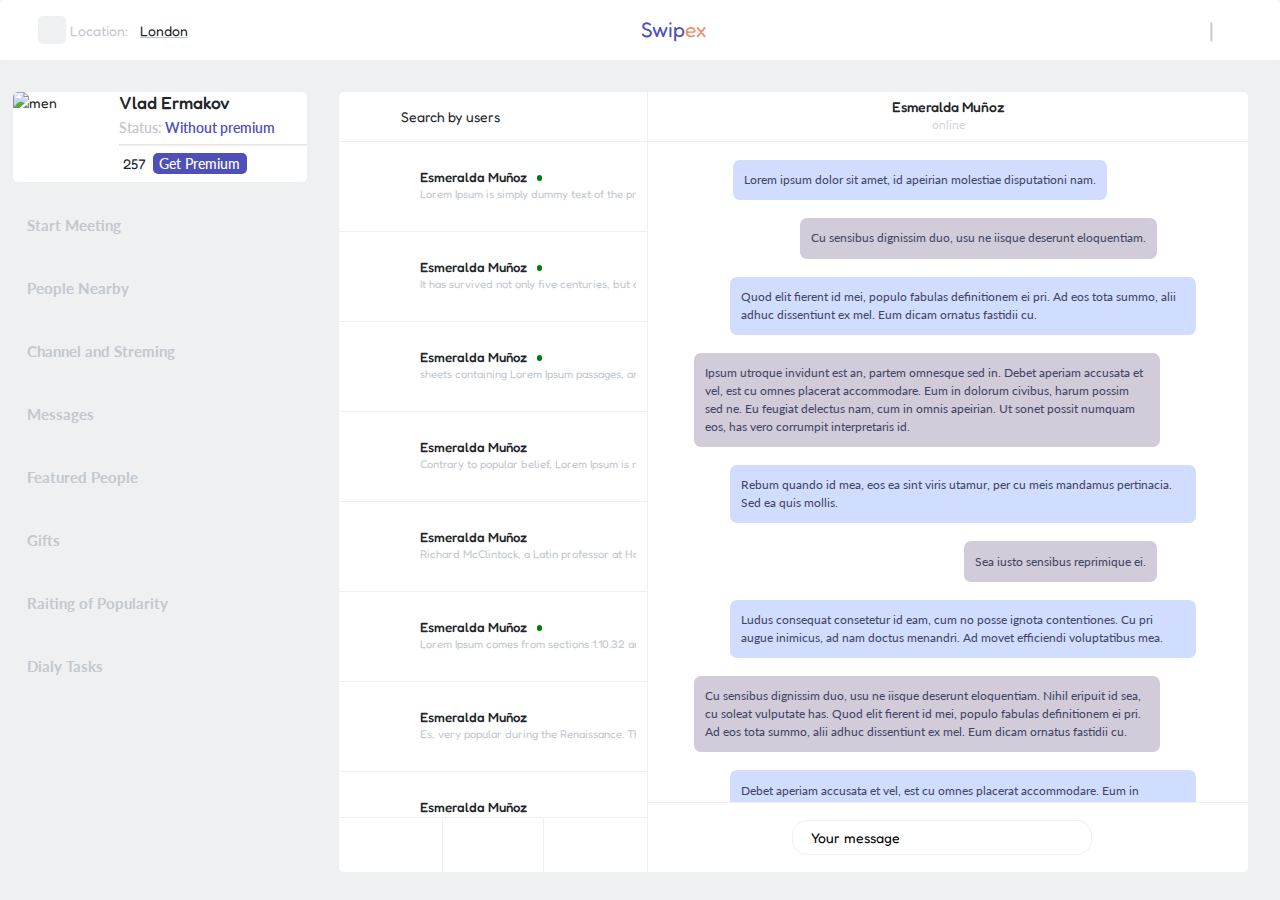
==== chat-detail-page.html @ 08236c3e "Location of the files changed" ====
<!DOCTYPE html>
<html lang="en">
<head>
    <meta charset="UTF-8">
    <meta name="viewport" content="width=device-width, initial-scale=1.0">
    <meta http-equiv="X-UA-Compatible" content="ie=edge">
    <meta name="viewport" content="width=device-width, initial-scale=1.0">
    <link rel="stylesheet" href="https://stackpath.bootstrapcdn.com/bootstrap/4.3.1/css/bootstrap.min.css" integrity="sha384-ggOyR0iXCbMQv3Xipma34MD+dH/1fQ784/j6cY/iJTQUOhcWr7x9JvoRxT2MZw1T" crossorigin="anonymous">
    <link href="https://fonts.googleapis.com/css?family=Fredoka+One&display=swap" rel="stylesheet">
    <link href="https://fonts.googleapis.com/css?family=Lato&display=swap" rel="stylesheet">
    <script src="https://kit.fontawesome.com/f1eb37ec03.js" crossorigin="anonymous"></script>
    <link rel="stylesheet" href="style2.css">
    <title>Chat Detail Page</title>
</head>
<body>
    <header>
        <!--Navigation Bar Structure-->
        <nav class="d-flex justify-content-between align-items-center" id="navigation-bar">
            <span class="nav-icons d-flex align-items-center" id="location-icon">   
                    <i class="fas fa-map-marker-alt d-flex justify-content-center align-items-center"></i>&nbsp;
                <span id="location">Location:</span>&nbsp;&nbsp;&nbsp;
                <span id="location-city">London
                    <i class="fas fa-angle-double-down"></i>
                </span>
            </span>
            <span class="nav-icons d-flex align-items-center">
                <span class="title">
                    <span class="first-style">Swip<span class="second-style">ex</span></span>
                </span>
            </span>
            <ul class="nav-icons d-flex mb-0">
                <li>
                    <i class="far fa-list-alt user-icons"></i>
                </li>
                <li>
                    <i class="far fa-bell user-icons"></i>
                </li>
                <li>
                    |
                </li>
                <li>
                    <i class="fas fa-user-circle user-icons"></i>
                </li>
            </ul>
            <div class="small-header d-flex justify-content-around align-items-center">
                <i class="fas fa-bars"></i>
                <span>Messages</span>
                <i class="far fa-edit"></i>
            </div>
        </nav>
    </header>
    <main>
        <div class="body-page row m-0 d-flex">
            <!--User Account Information-->
            <div class="user-information">
                <div class="user-profile">
                    <div class="profile-info d-flex flex-row">
                        <img class="img-fluid user-photo" src="https://img.represent.com/uploads/76359eba602ef0a16f1b58917b0844d5.jpg?auto=format&w=750" alt="men">
                        <div class="user-info-wrapper d-flex flex-column pl-1 justify-content-center">
                            <div class="account-info d-flex flex-column justify-content-center">
                                <h5 class="mb-1">
                                    Vlad Ermakov
                                    <i class="fas fa-cog custom-setting"></i>
                                </h5>
                                <span class="mb-3 span-info">Status:&nbsp;<span class="inner-span-info">Without premium</span>
                                </span>
                            </div>
                            <hr id="info-line">
                            <div class="mt-2">
                                <i class="fas fa-heart mr-1"></i>
                                257
                                <span class="premium-button ml-1 pr-2">
                                    <i class="far fa-check-circle ml-1"></i>
                                    Get Premium</span>
                            </div>
                        </div>
                    </div>
                </div>
                <ul id="menu-account" class="d-flex flex-column justify-content-between">
                    <li>
                        <i class="fas fa-users user-icons"></i>
                        <span class="list-account">Start Meeting</span>
                    </li>
                    <li>
                        <i class="fab fa-centos user-icons"></i>
                        <span class="list-account">People Nearby</span>
                    </li>
                    <li>
                        <i class="fas fa-video user-icons"></i>
                        <span class="list-account">Channel and Streming</span>
                    </li>
                    <li>
                        <i class="far fa-comments user-icons"></i>
                        <span class="list-account">Messages</span>
                    </li>
                    <li>
                        <i class="far fa-star user-icons"></i>
                        <span class="list-account">Featured People</span>
                    </li>
                    <li>
                        <i class="fas fa-gift user-icons"></i>
                        <span class="list-account">Gifts</span>
                    </li>
                    <li>
                        <i class="fas fa-chart-line user-icons"></i>
                        <span class="list-account">Raiting of Popularity</span>
                    </li>
                    <li>
                        <i class="far fa-list-alt user-icons"></i>
                        <span class="list-account">Dialy Tasks</span>
                    </li>
                </ul>
            </div>
            <!--Chat page with list of chats-->
            <div class="chat-container d-flex">
                <div id="list-chat">
                    <div class="header-chat d-flex justify-content-around align-items-center">
                        <div class="d-flex justify-content-center align-items-center">    
                            <i class="fas fa-search"></i>
                            <span>&nbsp;Search by users</span>
                        </div>
                        <div class="d-flex justify-content-center align-items-center">
                            <i class="fas fa-edit"></i>
                        </div>
                    </div>
                    <div id="scroll-list-chat"> 
                        <div class="bubble-chat d-flex align-items-center justify-content-around">
                            <img class="chat-img" src="https://img.represent.com/uploads/76359eba602ef0a16f1b58917b0844d5.jpg?auto=format&w=750" alt="">
                            <div class="chat-elipsis d-flex flex-column align-items-start justify-content-center">
                                <div class="status-container d-flex justify-content-start align-items-center">    
                                    <h5 class="m-0">Esmeralda Muñoz</h5>
                                    <span class="green-circle"></span>
                                </div>
                                <span class="buble-chat-text">
                                    <i class="fas fa-check checked"></i>
                                    Lorem Ipsum is simply dummy text of the printing and typesetting industry. Lorem Ipsum has been the industry's standard dummy text ever since the 1500s, when an unknown printer took a galley of type and scrambled it to make a type specimen book.
                                </span>                            
                            </div>
                        </div>
                        <div class="bubble-chat d-flex align-items-center justify-content-around">
                            <img class="chat-img" src="https://img.represent.com/uploads/76359eba602ef0a16f1b58917b0844d5.jpg?auto=format&w=750" alt="">
                            <div class="chat-elipsis d-flex flex-column align-items-start justify-content-center">
                                <div class="status-container d-flex justify-content-start align-items-center">    
                                    <h5 class="m-0">Esmeralda Muñoz</h5>
                                    <span class="green-circle"></span>
                                </div>
                                <span class="buble-chat-text">
                                    <i class="fas fa-check"></i>
                                    It has survived not only five centuries, but also the leap into electronic typesetting, remaining essentially unchanged. It was popularised in the 1960s with the release of Letraset
                                </span>                            
                            </div>
                        </div>
                        <div class="bubble-chat d-flex align-items-center justify-content-around">
                            <img class="chat-img" src="https://img.represent.com/uploads/76359eba602ef0a16f1b58917b0844d5.jpg?auto=format&w=750" alt="">
                            <div class="chat-elipsis d-flex flex-column align-items-start justify-content-center">
                                <div class="status-container d-flex justify-content-start align-items-center">    
                                    <h5 class="m-0">Esmeralda Muñoz</h5>
                                    <span class="green-circle"></span>
                                </div>
                                <span class="buble-chat-text">
                                    <i class="fas fa-check checked"></i>
                                    sheets containing Lorem Ipsum passages, and more recently with desktop publishing software like Aldus PageMaker including versions of Lorem Ipsum.
                                </span>                            
                            </div>
                        </div>
                        <div class="bubble-chat d-flex align-items-center justify-content-around">
                            <img class="chat-img" src="https://img.represent.com/uploads/76359eba602ef0a16f1b58917b0844d5.jpg?auto=format&w=750" alt="">
                            <div class="chat-elipsis d-flex flex-column align-items-start justify-content-center">
                                <div class="status-container d-flex justify-content-start align-items-center">    
                                    <h5 class="m-0">Esmeralda Muñoz</h5>
                                </div>
                                <span class="buble-chat-text">
                                    <i class="fas fa-check"></i>
                                    Contrary to popular belief, Lorem Ipsum is not simply random text. It has roots in a piece of classical Latin literature from 45 BC, making it over 2000 years old. 
                                </span>                            
                            </div>
                        </div>
                        <div class="bubble-chat d-flex align-items-center justify-content-around">
                            <img class="chat-img" src="https://img.represent.com/uploads/76359eba602ef0a16f1b58917b0844d5.jpg?auto=format&w=750" alt="">
                            <div class="chat-elipsis d-flex flex-column align-items-start justify-content-center">
                                <div class="status-container d-flex justify-content-start align-items-center">    
                                    <h5 class="m-0">Esmeralda Muñoz</h5>
                                </div>
                                <span class="buble-chat-text">
                                    <i class="fas fa-check"></i>
                                    Richard McClintock, a Latin professor at Hampden-Sydney College in Virginia, looked up one of the more obscure Latin words, consectetur, from a Lorem Ipsum passage, and going through the cites of the word
                                </span>                            
                            </div>
                        </div>
                        <div class="bubble-chat d-flex align-items-center justify-content-around">
                            <img class="chat-img" src="https://img.represent.com/uploads/76359eba602ef0a16f1b58917b0844d5.jpg?auto=format&w=750" alt="">
                            <div class="chat-elipsis d-flex flex-column align-items-start justify-content-center">
                                <div class="status-container d-flex justify-content-start align-items-center">    
                                    <h5 class="m-0">Esmeralda Muñoz</h5>
                                    <span class="green-circle"></span>
                                </div>
                                <span class="buble-chat-text">
                                    <i class="fas fa-check checked"></i>
                                    Lorem Ipsum comes from sections 1.10.32 and 1.10.33 of "de Finibus Bonorum et Malorum" (The Extremes of Good and Evil) by Cicero, written in 45 BC. This book is a treatise on the theory of ethics, 
                                </span>                            
                            </div>
                        </div>
                        <div class="bubble-chat d-flex align-items-center justify-content-around">
                            <img class="chat-img" src="https://img.represent.com/uploads/76359eba602ef0a16f1b58917b0844d5.jpg?auto=format&w=750" alt="">
                            <div class="chat-elipsis d-flex flex-column align-items-start justify-content-center">
                                <div class="status-container d-flex justify-content-start align-items-center">    
                                    <h5 class="m-0">Esmeralda Muñoz</h5>
                                </div>
                                <span class="buble-chat-text">
                                    <i class="fas fa-check"></i>
                                    Es, very popular during the Renaissance. The first line of Lorem Ipsum, "Lorem ipsum dolor sit amet..", comes from a line in section 1.10.32.
                                </span>                            
                            </div>
                        </div>
                        <div class="bubble-chat d-flex align-items-center justify-content-around">
                            <img class="chat-img" src="https://img.represent.com/uploads/76359eba602ef0a16f1b58917b0844d5.jpg?auto=format&w=750" alt="">
                            <div class="chat-elipsis d-flex flex-column align-items-start justify-content-center">
                                <div class="status-container d-flex justify-content-start align-items-center">    
                                    <h5 class="m-0">Esmeralda Muñoz</h5>
                                </div>
                                <span class="buble-chat-text"> 
                                    <i class="fas fa-check"></i>
                                    The standard chunk of Lorem Ipsum used since the 1500s is reproduced below for those interested. Sections 1.10.32 and 1.10.33 from "de Finibus Bonorum et Malorum" by Cicero 
                                </span>                            
                            </div>
                        </div>
                        <div class="bubble-chat d-flex align-items-center justify-content-around">
                            <img class="chat-img" src="https://img.represent.com/uploads/76359eba602ef0a16f1b58917b0844d5.jpg?auto=format&w=750" alt="">
                            <div class="chat-elipsis d-flex flex-column align-items-start justify-content-center">
                               <div class="status-container d-flex justify-content-start align-items-center">    
                                    <h5 class="m-0">Esmeralda Muñoz</h5>
                                </div>
                                <span class="buble-chat-text">
                                    <i class="fas fa-check checked"></i>
                                    It is a long established fact that a reader will be distracted by the readable content of a page when looking at its layout. The point of using Lorem Ipsum is that it has a 
                                </span>                            
                            </div>
                        </div>
                        <div class="bubble-chat d-flex align-items-center justify-content-around">
                            <img class="chat-img" src="https://img.represent.com/uploads/76359eba602ef0a16f1b58917b0844d5.jpg?auto=format&w=750" alt="">
                            <div class="chat-elipsis d-flex flex-column align-items-start justify-content-center">
                                <div class="status-container d-flex justify-content-start align-items-center">    
                                    <h5 class="m-0">Esmeralda Muñoz</h5>
                                </div>
                                <span class="buble-chat-text">
                                    <i class="fas fa-check"></i>
                                    Content here, content here', making it look like readable English. Many desktop publishing packages and web page editors now use Lorem Ipsum as their default model text, and a search for 'l
                                </span>                            
                            </div>
                        </div>
                        <div class="bubble-chat d-flex align-items-center justify-content-around">
                            <img class="chat-img" src="https://i0.wp.com/wp.stolaf.edu/wp-content/uploads/2019/07/nickg.png?resize=1200%2C900&ssl=1" alt="">
                            <div class="chat-elipsis d-flex flex-column align-items-start justify-content-center">
                                <div class="status-container d-flex justify-content-start align-items-center">    
                                    <h5 class="m-0">Esmeralda Muñoz</h5>
                                    <span class="green-circle"></span>
                                </div>
                                <span class="buble-chat-text">
                                    <i class="fas fa-check checked"></i>
                                    Various versions have evolved over the years, sometimes by accident, sometimes on purpose (injected humour and the like).
                                </span>                            
                            </div>
                        </div>
                    </div>
                    <div class="footer-chat-list d-flex">
                        <div class="chat-menu d-flex justify-content-center align-items-center">
                            <i class="fab fa-centos"></i>
                        </div>
                        <div class="chat-menu menu-item-2 d-flex justify-content-center align-items-center">
                            <i class="far fa-envelope-open"></i>
                        </div>
                        <div class="chat-menu d-flex align-items-center justify-content-center">
                            <i class="far fa-bookmark"></i>
                        </div>
                        <div class="small-chat-menu d-flex align-items-center justify-content-center">
                            <i class="fas fa-search small-footer-icon"></i>
                        </div>
                        <div class="small-chat-menu d-flex align-items-center justify-content-center">
                            <i class="fab fa-centos small-footer-icon"></i>
                        </div>
                        <div class="small-chat-menu d-flex align-items-center justify-content-center">
                            <i class="fas fa-braille small-footer-icon-bigger d-flex justify-content-center align-items-center"></i>
                        </div>
                        <div class="small-chat-menu d-flex align-items-center justify-content-center">
                            <i class="far fa-comments small-footer-icon"></i>
                        </div>
                        <div class="small-chat-menu d-flex align-items-center justify-content-center">
                            <i class="fas fa-user small-footer-icon"></i>
                        </div>
                    </div>
                </div>
                <!--Chat Detil Page-->
                <div id="chat-detail" class="d-flex flex-column align-items-center">
                    <div class="header-chat chat-detail-pag d-flex justify-content-around align-items-center">
                        <i class="fas fa-phone-alt"></i>
                        <div class="d-flex flex-column justify-content-center align-items-center">
                            <h6 class="m-0">Esmeralda Muñoz</h6>
                            <span class="online-text">online</span>
                        </div>
                        <i class="fas fa-ellipsis-h"></i>
                    </div>
                    <div id="scroll-chat-detail">
                        <div class="chat-conversation d-flex align-items-center justify-content-start">
                            <img class="img-fluid img-conversation" src="https://img.represent.com/uploads/76359eba602ef0a16f1b58917b0844d5.jpg?auto=format&w=750" alt="">
                            <div class="d-flex container-message justify-content-center align-items-center message">
                                <span class="message-text">Lorem ipsum dolor sit amet, id apeirian molestiae disputationi nam. </span>
                            </div>
                        </div>
                        <div class="chat-conversation d-flex flex-row-reverse align-items-center justify-content-start">
                            <img class="img-fluid img-conversation" src="https://img.represent.com/uploads/76359eba602ef0a16f1b58917b0844d5.jpg?auto=format&w=750" alt="">
                            <div class="d-flex container-message user-message justify-content-center align-items-center message">
                                <span class="message-text">Cu sensibus dignissim duo, usu ne iisque deserunt eloquentiam.</span>
                            </div>
                        </div>
                        <div class="chat-conversation d-flex align-items-center justify-content-start">
                            <img class="img-fluid img-conversation" src="https://img.represent.com/uploads/76359eba602ef0a16f1b58917b0844d5.jpg?auto=format&w=750" alt="">
                            <div class="d-flex container-message justify-content-center align-items-center message">
                                <span class="message-text">Quod elit fierent id mei, populo fabulas definitionem ei pri. Ad eos tota summo, alii adhuc dissentiunt ex mel. Eum dicam ornatus fastidii cu.</span>
                            </div>
                        </div>
                        <div class="chat-conversation d-flex flex-row-reverse align-items-center justify-content-start">
                            <img class="img-fluid img-conversation" src="https://img.represent.com/uploads/76359eba602ef0a16f1b58917b0844d5.jpg?auto=format&w=750" alt="">
                            <div class="d-flex container-message user-message justify-content-center align-items-center message">
                                <span class="message-text">Ipsum utroque invidunt est an, partem omnesque sed in. Debet aperiam accusata et vel, est cu omnes placerat accommodare. Eum in dolorum civibus, harum possim sed ne. Eu feugiat delectus nam, cum in omnis apeirian. Ut sonet possit numquam eos, has vero corrumpit interpretaris id. </span>
                            </div>
                        </div>
                        <div class="chat-conversation d-flex align-items-center justify-content-start">
                            <img class="img-fluid img-conversation" src="https://img.represent.com/uploads/76359eba602ef0a16f1b58917b0844d5.jpg?auto=format&w=750" alt="">
                            <div class="d-flex container-message justify-content-center align-items-center message">
                                <span class="message-text">Rebum quando id mea, eos ea sint viris utamur, per cu meis mandamus pertinacia. Sed ea quis mollis. </span>
                            </div>
                        </div>
                        <div class="chat-conversation d-flex flex-row-reverse align-items-center justify-content-start">
                            <img class="img-fluid img-conversation" src="https://img.represent.com/uploads/76359eba602ef0a16f1b58917b0844d5.jpg?auto=format&w=750" alt="">
                            <div class="d-flex container-message user-message justify-content-center align-items-center message">
                                <span class="message-text">Sea iusto sensibus reprimique ei.</span>
                            </div>
                        </div>
                        <div class="chat-conversation d-flex align-items-center justify-content-start">
                            <img class="img-fluid img-conversation" src="https://img.represent.com/uploads/76359eba602ef0a16f1b58917b0844d5.jpg?auto=format&w=750" alt="">
                            <div class="d-flex container-message justify-content-center align-items-center message">
                                <span class="message-text">Ludus consequat consetetur id eam, cum no posse ignota contentiones. Cu pri augue inimicus, ad nam doctus menandri. Ad movet efficiendi voluptatibus mea. </span>
                            </div>
                        </div>
                        <div class="chat-conversation d-flex flex-row-reverse align-items-center justify-content-start">
                            <img class="img-fluid img-conversation" src="https://img.represent.com/uploads/76359eba602ef0a16f1b58917b0844d5.jpg?auto=format&w=750" alt="">
                            <div class="d-flex container-message user-message justify-content-center align-items-center message">
                                <span class="message-text">Cu sensibus dignissim duo, usu ne iisque deserunt eloquentiam. Nihil eripuit id sea, cu soleat vulputate has. Quod elit fierent id mei, populo fabulas definitionem ei pri. Ad eos tota summo, alii adhuc dissentiunt ex mel. Eum dicam ornatus fastidii cu.</span>
                            </div>
                        </div>
                        <div class="chat-conversation d-flex align-items-center justify-content-start">
                            <img class="img-fluid img-conversation" src="https://img.represent.com/uploads/76359eba602ef0a16f1b58917b0844d5.jpg?auto=format&w=750" alt="">
                            <div class="d-flex container-message justify-content-center align-items-center message">
                                <span class="message-text"> Debet aperiam accusata et vel, est cu omnes placerat accommodare. Eum in dolorum civibus, harum possim sed ne. Eu feugiat delectus nam, cum in omnis apeirian. Ut sonet possit numquam eos, has vero corrumpit interpretaris id. </span>
                            </div>
                        </div>
                        <div class="chat-conversation d-flex flex-row-reverse align-items-center justify-content-start">
                            <img class="img-fluid img-conversation" src="https://img.represent.com/uploads/76359eba602ef0a16f1b58917b0844d5.jpg?auto=format&w=750" alt="">
                            <div class="d-flex container-message user-message justify-content-center align-items-center message">
                                <span class="message-text"> Pri autem repudiare at, an duo dicunt salutandi, ex audire eruditi his. Ne dolor vitae repudiare mel. </span>
                            </div>
                        </div>
                        <div class="chat-conversation d-flex align-items-center justify-content-start">
                            <img class="img-fluid img-conversation" src="https://img.represent.com/uploads/76359eba602ef0a16f1b58917b0844d5.jpg?auto=format&w=750" alt="">
                            <div class="d-flex container-message justify-content-center align-items-center message">
                                <span class="message-text">Cibo labore id pri, ad per vero aperiri alienum. Ut laudem legimus consulatu pro, mel ad illud liber, modo rebum honestatis sit no.</span>
                            </div>
                        </div>
                    </div>
                    <div id="chat-writing-bar" class="d-flex justify-content-center align-items-center">
                        <i class="fas fa-paperclip"></i>
                        <input id="message-bar" type="text" value="Your message">
                        <i class="far fa-smile"></i>
                        <i class="fas fa-upload"></i>
                    </div>
                </div>
            </div>
        </div>
    </main>
</body>
</html>
---- style2.css ----
* {
  box-sizing: border-box;
  margin: 0;
  padding: 0;
}

html,
body {
  background-color: #eff0f2;
  font-family: 'Fredoka One', cursive;
  font-size: 14px;
  width: 100vw;
  height: 100vh;
}

/* Navigation Bar Style */

.fas,
.far {
  height: 0.9rem;
  font-size: 0.8rem;
  width: 0.9rem;
  fill: black;
}

#navigation-bar {
  border-radius: 5px 5px 1px 1px;
  height: 60px;
  width: 100%;
  background-color: #fff;
}

.span-icons {
  height: 0.9rem;
}

#location-icon {
  margin-left: 2.7rem;
}

.fa-map-marker-alt {
  background-color: #eff0f2;
  border-radius: 5px;
  color: #c2c8ce;
  font-size: 1.2rem;
  height: 2rem;
  width: 2rem;
}

#location {
  color: #c2c8ce;
}

#location-city {
  text-decoration: underline;
  text-decoration-color: #c2c8ce;
}

.first-style {
  color: #4e50b8;
  display: inline-block;
  font-size: 1.5rem;
}

.second-style {
  color: #f0916e;
  display: inline-block;
  font-size: 1.5rem;
}

ul.nav-icons {
  list-style: none;
  margin-right: 2.7rem;
}

ul.nav-icons > li {
  color: #c2c8ce;
  display: inline;
  margin: 0 0.7rem;
  font-size: 1.5rem;
}

.user-icons {
  color: #c2c8ce;
  height: 1.3rem;
  font-size: 1.3rem;
  width: 1.3rem;
}

/* Page's Main Section Style */

main {
  height: calc(100% - 60px);
  width: 100%;
}

.body-page {
  height: 100%;
  width: 100%;
}

.user-information {
  margin-top: 2.5%;
}

.user-profile {
  background-color: #fff;
  border-radius: 5px;
}

.user-photo {
  width: 35%;
  border-radius: 5px;
}

.user-info-wrapper {
  width: 65%;
  min-width: 174px;
}

.account-info {
  height: 50%;
}

.custom-setting {
  color: #c2c8ce;
  font-size: 1.2rem;
  margin-right: 2rem;
}

.span-info {
  font-family: 'Lato', sans-serif;
  font-weight: 600;
  color: #c2c8ce;
}

.inner-span-info {
  color: #4e50b8;
}

#info-line {
  border-bottom: 1px #eff0f2 solid;
  border-width: 100%;
  margin: 0;
}

.fa-heart {
  color: red;
  font-size: 1rem;
}

.premium-button {
  background-color: #4e50b8;
  border-radius: 5px;
  color: #fff;
  font-family: 'Lato', sans-serif;
  font-weight: 500;
  padding: 2px;
}

ul#menu-account {
  list-style: none;
  margin-top: 10%;
  height: 60%;
  padding-left: 2.5%;
}

.list-account {
  color: #c2c8ce;
  font-family: 'Lato', sans-serif;
  font-size: 1.1rem;
  font-weight: bold;
  margin-left: 2.5%;
}

/* Chat Detail Pahe Style */

.chat-container {
  background-color: #fff;
  border-radius: 5px;
  height: calc(100% - 60px);
  margin: 2.5% 2.5% 0 1.5%;
  width: 71%;
}

#list-chat {
  width: 34%;
  height: 100%;
  border-right: 1px #eff0f2 solid;
  display: inline-block;
}

.header-chat {
  border-bottom: 1px #eff0f2 solid;
  width: 100%;
  height: 50px;
}

#scroll-list-chat {
  width: 100%;
  height: calc(100% - 105px);
  overflow-y: scroll;
  overflow: auto;
  -ms-overflow-style: none; /* IE 11 */
  scrollbar-width: none; /* Firefox 64 */
}

#scroll-list-chat::-webkit-scrollbar {
  display: none;
}

.chat-menu,
.small-chat-menu {
  width: 33.33%;
  height: 100%;
}

.menu-item-2 {
  border-left: 1px #eff0f2 solid;
  border-right: 1px #eff0f2 solid;
}

.footer-chat-list {
  width: 100%;
  height: 55px;
  border-top: 1px #eff0f2 solid;
}

#chat-detail {
  width: 66%;
  height: 100%;
  overflow: hidden;
  display: inline-block;
}

.chat-img {
  border-radius: 5px;
  width: 15%;
  height: auto;
}

.bubble-chat {
  border-bottom: 1px #eff0f2 solid;
  width: 100%;
  height: 10vh;
}

.status-container {
  width: 90%;
}

.status-container > h5 {
  font-size: 0.95rem;
  display: inline;
}

.buble-chat-text {
  font-size: 0.8rem;
  color: #c2c8ce;
}

.green-circle {
  border-radius: 100%;
  background-color: green;
  display: inline-block;
  height: 0.4rem;
  width: 0.4rem;
  margin-left: 5%;
}

div.chat-elipsis {
  width: 70%;
  white-space: nowrap;
  overflow: hidden;
  text-overflow: ellipsis;
}

.checked {
  color: #4e50b8;
}

.online-text {
  font-family: 'Lato', sans-serif;
  font-size: 12px;
  color: #d3d3dd;
}

#scroll-chat-detail {
  width: 100%;
  height: calc(100% - 120px);
  overflow-y: scroll;
  overflow: auto;
  -ms-overflow-style: none; /* IE 11 */
  scrollbar-width: none; /* Firefox 64 */
}

#scroll-chat-detail::-webkit-scrollbar {
  display: none;
}

.chat-conversation {
  box-sizing: border-box;
  width: 97%;
  height: fit-content;
  margin: 3% 1%;
  padding: 0 2%;
}

.img-conversation {
  width: 7%;
  border-radius: 100%;
}

.container-message {
  width: fit-content;
  background-color: #d1ddff;
  border-radius: 7px;
  padding: 2%;
  margin: 0 5%;
}

.user-message {
  background-color: #d1cbda;
}

.message-text {
  color: #414464;
  font-family: 'Lato', sans-serif;
  font-size: 12px;
}

#chat-writing-bar {
  width: 100%;
  height: 70px;
  border-top: 1px #eff0f2 solid;
}

#message-bar {
  width: 50%;
  padding: 1% 3%;
  margin: 0 6%;
  border-radius: 15px;
  outline: none;
  border: 1px solid #eff0f2;
}

.fa-smile {
  position: relative;
  left: -10%;
}

@media screen and (max-width: 1024px) {
  main {
    height: 100%;
    width: 100%;
  }

  header,
  .user-information,
  .small-header,
  #list-chat {
    display: none !important;
  }

  .chat-container {
    margin: 0;
    width: 100%;
    height: 100%;
    background-color: transparent;
  }

  .chat-detail-pag {
    background-color: #fff;
  }

  #chat-detail {
    width: 100%;
  }

  #scroll-chat-detail {
    height: calc(100% - 120px);
  }

  #chat-writing-bar {
    background-color: #fff;
  }

  .fa-smile {
    left: -12.5%;
  }
}

@media screen and (min-width: 1024px) {
  .small-header {
    display: none !important;
  }

  .user-information {
    width: 23%;
    height: calc(100% - 60px);
    margin-right: 1%;
    margin-left: 1%;
  }

  .small-chat-menu {
    display: none !important;
  }
}
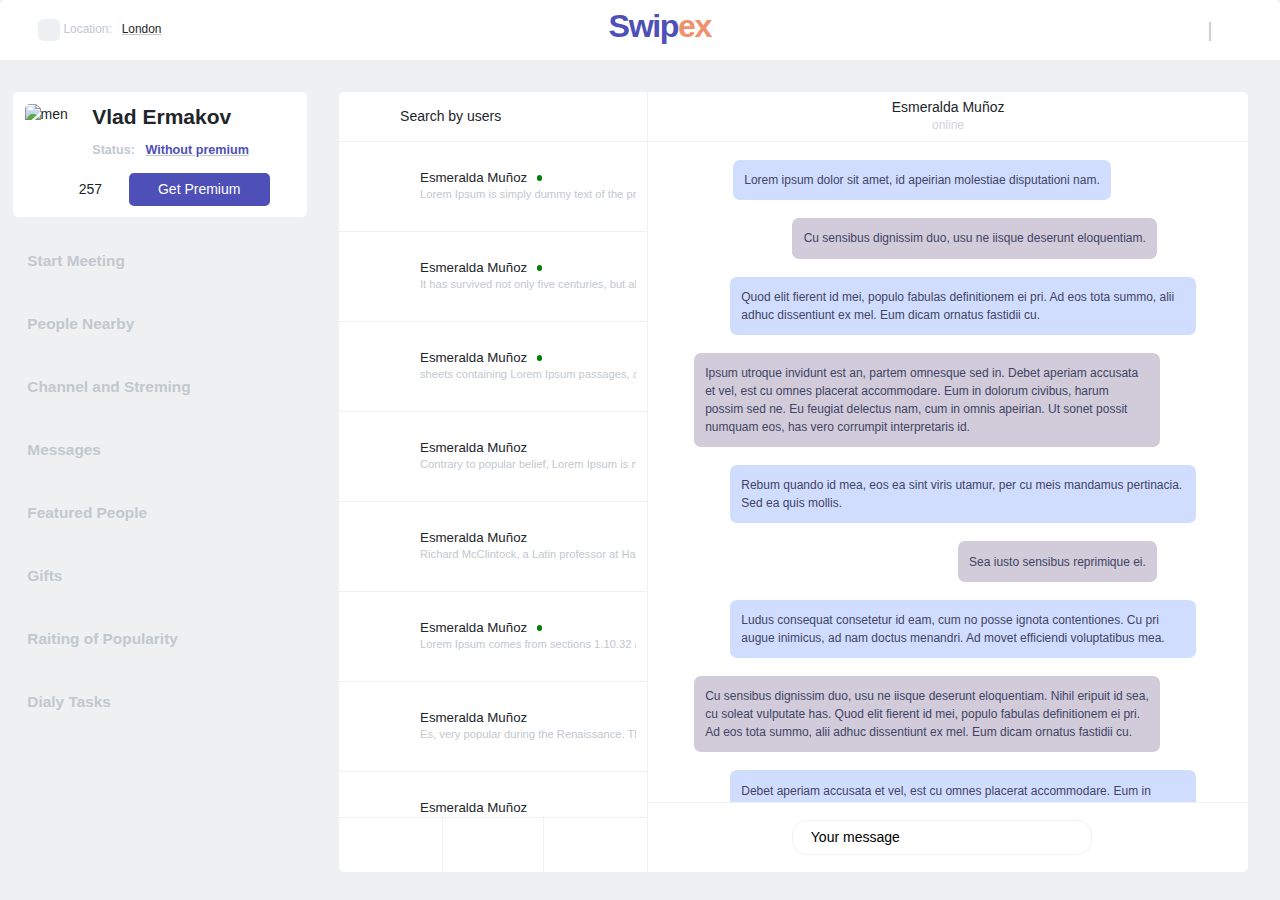
==== commit 7a59e7a1: "Personal information style improved, margins and paddings are more similar to the original swipex pa" ====
--- a/chat-detail-page.html
+++ b/chat-detail-page.html
@@ -9,26 +9,26 @@
     <link href="https://fonts.googleapis.com/css?family=Fredoka+One&display=swap" rel="stylesheet">
     <link href="https://fonts.googleapis.com/css?family=Lato&display=swap" rel="stylesheet">
     <script src="https://kit.fontawesome.com/f1eb37ec03.js" crossorigin="anonymous"></script>
-    <link rel="stylesheet" href="style2.css">
+    <link rel="stylesheet" href="css/style2.css">
     <title>Chat Detail Page</title>
 </head>
 <body>
     <header>
         <!--Navigation Bar Structure-->
-        <nav class="d-flex justify-content-between align-items-center" id="navigation-bar">
-            <span class="nav-icons d-flex align-items-center" id="location-icon">   
-                    <i class="fas fa-map-marker-alt d-flex justify-content-center align-items-center"></i>&nbsp;
+        <nav id="navigation-bar">
+            <span class="nav-icons" id="location-icon">   
+                    <i class="fas fa-map-marker-alt"></i>&nbsp;
                 <span id="location">Location:</span>&nbsp;&nbsp;&nbsp;
                 <span id="location-city">London
                     <i class="fas fa-angle-double-down"></i>
                 </span>
             </span>
-            <span class="nav-icons d-flex align-items-center">
-                <span class="title">
+            <span class="nav-icons">
+                <h1 id="title">
                     <span class="first-style">Swip<span class="second-style">ex</span></span>
-                </span>
+                </h1>
             </span>
-            <ul class="nav-icons d-flex mb-0">
+            <ul class="nav-icons">
                 <li>
                     <i class="far fa-list-alt user-icons"></i>
                 </li>
@@ -42,11 +42,6 @@
                     <i class="fas fa-user-circle user-icons"></i>
                 </li>
             </ul>
-            <div class="small-header d-flex justify-content-around align-items-center">
-                <i class="fas fa-bars"></i>
-                <span>Messages</span>
-                <i class="far fa-edit"></i>
-            </div>
         </nav>
     </header>
     <main>
@@ -54,25 +49,24 @@
             <!--User Account Information-->
             <div class="user-information">
                 <div class="user-profile">
-                    <div class="profile-info d-flex flex-row">
-                        <img class="img-fluid user-photo" src="https://img.represent.com/uploads/76359eba602ef0a16f1b58917b0844d5.jpg?auto=format&w=750" alt="men">
-                        <div class="user-info-wrapper d-flex flex-column pl-1 justify-content-center">
-                            <div class="account-info d-flex flex-column justify-content-center">
-                                <h5 class="mb-1">
+                    <div class="profile-info">
+                        <div class="user-info-wrapper">
+                                <img class="user-photo" src="https://img.represent.com/uploads/76359eba602ef0a16f1b58917b0844d5.jpg?auto=format&w=750" alt="men">
+                            <div class="account-info">
+                                <h2>
                                     Vlad Ermakov
-                                    <i class="fas fa-cog custom-setting"></i>
-                                </h5>
-                                <span class="mb-3 span-info">Status:&nbsp;<span class="inner-span-info">Without premium</span>
+                                </h2>
+                                <span class="span-info">Status:&nbsp;&nbsp;&nbsp;<span class="inner-span-info">Without premium</span>
+                                <i class="fas fa-cog custom-setting"></i>
                                 </span>
                             </div>
-                            <hr id="info-line">
-                            <div class="mt-2">
-                                <i class="fas fa-heart mr-1"></i>
-                                257
-                                <span class="premium-button ml-1 pr-2">
-                                    <i class="far fa-check-circle ml-1"></i>
-                                    Get Premium</span>
-                            </div>
+                        </div>
+                        <div id="get-premium">
+                            <i class="fas fa-heart"></i>
+                            257
+                            <span class="premium-button">
+                                <i class="far fa-check-circle"></i>
+                                Get Premium</span>
                         </div>
                     </div>
                 </div>
--- a/css/style2.css
+++ b/css/style2.css
@@ -0,0 +1,460 @@
+* {
+  box-sizing: border-box;
+  margin: 0;
+  padding: 0;
+}
+
+html,
+body {
+  background-color: #eff0f2;
+  font-family: 'Helvetica Neue', sans-serif;
+  font-size: 14px;
+  width: 100vw;
+  height: 100vh;
+}
+
+/* Navigation Bar Style */
+
+.fas,
+.far {
+  height: 0.9rem;
+  font-size: 0.8rem;
+  width: 0.9rem;
+  fill: black;
+}
+
+#navigation-bar {
+  display: flex;
+  justify-content: space-between;
+  align-items: center;
+  border-radius: 5px 5px 1px 1px;
+  height: 60px;
+  width: 100%;
+  background-color: #fff;
+}
+
+.span-icons {
+  height: 0.9rem;
+}
+
+#location-icon {
+  display: flex;
+  align-items: center;
+  font-size: 0.85rem;
+  margin-left: 2.7rem;
+}
+
+.fa-map-marker-alt {
+  display: flex;
+  justify-content: center;
+  align-items: center;
+  background-color: #eff0f2;
+  border-radius: 5px;
+  color: #c2c8ce;
+  font-size: 0.8rem;
+  height: 1.6rem;
+  width: 1.6rem;
+}
+
+#location {
+  color: #c2c8ce;
+}
+
+#location-city {
+  text-decoration: underline;
+  text-decoration-color: #c2c8ce;
+}
+
+h1#title {
+  font-size: 2.3rem;
+  letter-spacing: -0.1rem;
+}
+
+.first-style {
+  font-weight: 900;
+  color: #4e50b8;
+  display: inline-block;
+}
+
+.second-style {
+  color: #f0916e;
+  display: inline-block;
+}
+
+.nav-icons {
+  display: flex;
+  align-items: center;
+}
+
+ul.nav-icons {
+  list-style: none;
+  margin-right: 2.7rem;
+  margin-bottom: 0;
+}
+
+ul.nav-icons > li {
+  color: #c2c8ce;
+  display: inline;
+  margin: 0 0.7rem;
+  font-size: 1.5rem;
+}
+
+.user-icons {
+  color: #c2c8ce;
+  height: 1.3rem;
+  font-size: 1.3rem;
+  width: 1.3rem;
+}
+
+/* Page's Main Section Style */
+
+main {
+  height: calc(100% - 60px);
+  width: 100%;
+}
+
+.body-page {
+  height: 100%;
+  width: 100%;
+}
+
+.user-information {
+  margin-top: 2.5%;
+}
+
+.user-profile {
+  background-color: #fff;
+  border-radius: 5px;
+}
+
+.profile-info {
+  display: flex;
+  justify-content: center;
+  align-items: center;
+  flex-direction: column;
+  height: 15%;
+}
+
+.user-photo {
+  max-width: 100%;
+  width: 20%;
+  height: auto;
+  border-radius: 5px;
+  margin-right: 5%;
+}
+
+.user-info-wrapper {
+  display: flex;
+  flex-direction: row;
+  padding: 4%;
+  justify-content: flex-start;
+  width: 100%;
+  height: 75%;
+  min-width: 174px;
+}
+
+.account-info {
+  display: flex;
+  flex-direction: column;
+  justify-content: center;
+  align-items: flex-start;
+  height: 50%;
+}
+
+.account-info > h2 {
+  font-size: 1.5rem;
+  font-weight: 600;
+}
+
+.custom-setting {
+  color: #c2c8ce;
+  font-size: 1.2rem;
+}
+
+.span-info {
+  font-size: 0.9rem;
+  font-weight: 700;
+  color: #c2c8ce;
+}
+
+.inner-span-info {
+  color: #4e50b8;
+  text-decoration: underline;
+  text-decoration-color: #c2c8ce;
+}
+
+#info-line {
+  border-bottom: 1px #eff0f2 solid;
+  border-width: 100%;
+  margin: 0;
+}
+
+#get-premium {
+  display: flex;
+  justify-content: center;
+  align-items: center;
+  margin: 0 4% 4%;
+  width: 100%;
+}
+
+#get-premium > i.fa-heart {
+  color: #f0916e;
+  font-size: 1.2rem;
+  width: 1.2rem;
+  height: 1.2rem;
+  margin: 2%;
+}
+
+.premium-button {
+  background-color: #4e50b8;
+  border-radius: 5px;
+  color: #fff;
+  padding: 2% 10%;
+  margin-left: 9%;
+}
+
+ul#menu-account {
+  list-style: none;
+  margin-top: 10%;
+  height: 60%;
+  padding-left: 2.5%;
+}
+
+.list-account {
+  color: #c2c8ce;
+  font-size: 1.1rem;
+  font-weight: bold;
+  margin-left: 2.5%;
+}
+
+/* Chat Detail Pahe Style */
+
+.chat-container {
+  background-color: #fff;
+  border-radius: 5px;
+  height: calc(100% - 60px);
+  margin: 2.5% 2.5% 0 1.5%;
+  width: 71%;
+}
+
+#list-chat {
+  width: 34%;
+  height: 100%;
+  border-right: 1px #eff0f2 solid;
+  display: inline-block;
+}
+
+.header-chat {
+  border-bottom: 1px #eff0f2 solid;
+  width: 100%;
+  height: 50px;
+}
+
+#scroll-list-chat {
+  width: 100%;
+  height: calc(100% - 105px);
+  overflow-y: scroll;
+  overflow: auto;
+  -ms-overflow-style: none; /* IE 11 */
+  scrollbar-width: none; /* Firefox 64 */
+}
+
+#scroll-list-chat::-webkit-scrollbar {
+  display: none;
+}
+
+.chat-menu,
+.small-chat-menu {
+  width: 33.33%;
+  height: 100%;
+}
+
+.menu-item-2 {
+  border-left: 1px #eff0f2 solid;
+  border-right: 1px #eff0f2 solid;
+}
+
+.footer-chat-list {
+  width: 100%;
+  height: 55px;
+  border-top: 1px #eff0f2 solid;
+}
+
+#chat-detail {
+  width: 66%;
+  height: 100%;
+  overflow: hidden;
+  display: inline-block;
+}
+
+.chat-img {
+  border-radius: 5px;
+  width: 15%;
+  height: auto;
+}
+
+.bubble-chat {
+  border-bottom: 1px #eff0f2 solid;
+  width: 100%;
+  height: 10vh;
+}
+
+.status-container {
+  width: 90%;
+}
+
+.status-container > h5 {
+  font-size: 0.95rem;
+  display: inline;
+}
+
+.buble-chat-text {
+  font-size: 0.8rem;
+  color: #c2c8ce;
+}
+
+.green-circle {
+  border-radius: 100%;
+  background-color: green;
+  display: inline-block;
+  height: 0.4rem;
+  width: 0.4rem;
+  margin-left: 5%;
+}
+
+div.chat-elipsis {
+  width: 70%;
+  white-space: nowrap;
+  overflow: hidden;
+  text-overflow: ellipsis;
+}
+
+.checked {
+  color: #4e50b8;
+}
+
+.online-text {
+  font-size: 12px;
+  color: #d3d3dd;
+}
+
+#scroll-chat-detail {
+  width: 100%;
+  height: calc(100% - 120px);
+  overflow-y: scroll;
+  overflow: auto;
+  -ms-overflow-style: none; /* IE 11 */
+  scrollbar-width: none; /* Firefox 64 */
+}
+
+#scroll-chat-detail::-webkit-scrollbar {
+  display: none;
+}
+
+.chat-conversation {
+  box-sizing: border-box;
+  width: 97%;
+  height: fit-content;
+  margin: 3% 1%;
+  padding: 0 2%;
+}
+
+.img-conversation {
+  width: 7%;
+  border-radius: 100%;
+}
+
+.container-message {
+  width: fit-content;
+  background-color: #d1ddff;
+  border-radius: 7px;
+  padding: 2%;
+  margin: 0 5%;
+}
+
+.user-message {
+  background-color: #d1cbda;
+}
+
+.message-text {
+  color: #414464;
+  font-size: 12px;
+}
+
+#chat-writing-bar {
+  width: 100%;
+  height: 70px;
+  border-top: 1px #eff0f2 solid;
+}
+
+#message-bar {
+  width: 50%;
+  padding: 1% 3%;
+  margin: 0 6%;
+  border-radius: 15px;
+  outline: none;
+  border: 1px solid #eff0f2;
+}
+
+.fa-smile {
+  position: relative;
+  left: -10%;
+}
+
+@media screen and (max-width: 1024px) {
+  main {
+    height: 100%;
+    width: 100%;
+  }
+
+  header,
+  .user-information,
+  .small-header,
+  #list-chat {
+    display: none !important;
+  }
+
+  .chat-container {
+    margin: 0;
+    width: 100%;
+    height: 100%;
+    background-color: transparent;
+  }
+
+  .chat-detail-pag {
+    background-color: #fff;
+  }
+
+  #chat-detail {
+    width: 100%;
+  }
+
+  #scroll-chat-detail {
+    height: calc(100% - 120px);
+  }
+
+  #chat-writing-bar {
+    background-color: #fff;
+  }
+
+  .fa-smile {
+    left: -12.5%;
+  }
+}
+
+@media screen and (min-width: 1024px) {
+  .small-header {
+    display: none !important;
+  }
+
+  .user-information {
+    width: 23%;
+    height: calc(100% - 60px);
+    margin-right: 1%;
+    margin-left: 1%;
+  }
+
+  .small-chat-menu {
+    display: none !important;
+  }
+}
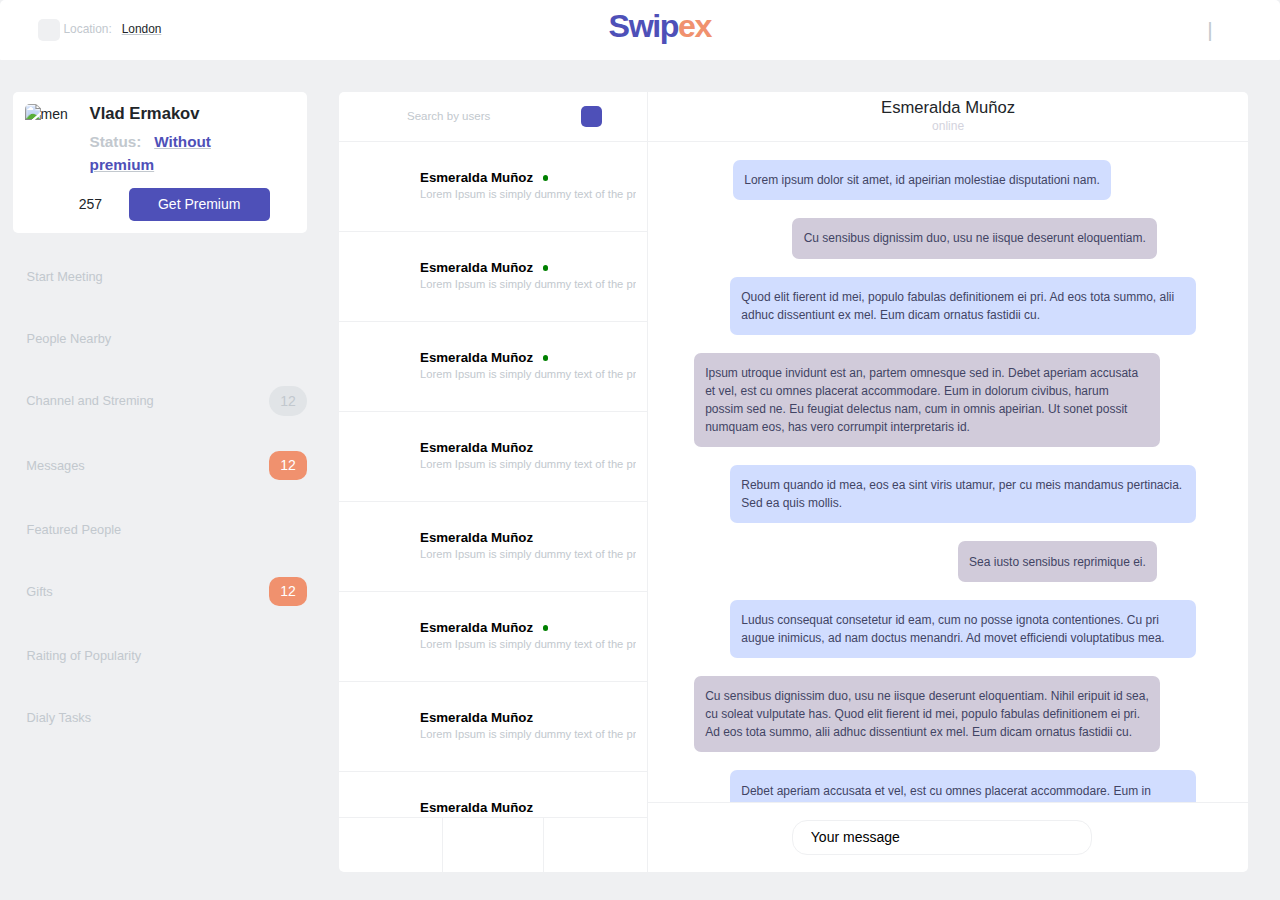
==== commit b5af7110: "Main page styled, responsive fonts were added, cursor pointer to links stablished, links between pag" ====
--- a/chat-detail-page.html
+++ b/chat-detail-page.html
@@ -53,12 +53,14 @@
                         <div class="user-info-wrapper">
                                 <img class="user-photo" src="https://img.represent.com/uploads/76359eba602ef0a16f1b58917b0844d5.jpg?auto=format&w=750" alt="men">
                             <div class="account-info">
-                                <h2>
-                                    Vlad Ermakov
-                                </h2>
-                                <span class="span-info">Status:&nbsp;&nbsp;&nbsp;<span class="inner-span-info">Without premium</span>
+                                <div class="inline-span-icon">
+                                    <h2>
+                                        Vlad Ermakov
+                                    </h2>
+                                    <span class="span-info">Status:&nbsp;&nbsp;&nbsp;<span class="inner-span-info">Without premium</span>
+                                    </span>
+                                </div>
                                 <i class="fas fa-cog custom-setting"></i>
-                                </span>
                             </div>
                         </div>
                         <div id="get-premium">
@@ -70,190 +72,246 @@
                         </div>
                     </div>
                 </div>
-                <ul id="menu-account" class="d-flex flex-column justify-content-between">
-                    <li>
-                        <i class="fas fa-users user-icons"></i>
-                        <span class="list-account">Start Meeting</span>
-                    </li>
-                    <li>
-                        <i class="fab fa-centos user-icons"></i>
-                        <span class="list-account">People Nearby</span>
-                    </li>
-                    <li>
-                        <i class="fas fa-video user-icons"></i>
-                        <span class="list-account">Channel and Streming</span>
-                    </li>
-                    <li>
-                        <i class="far fa-comments user-icons"></i>
-                        <span class="list-account">Messages</span>
-                    </li>
-                    <li>
-                        <i class="far fa-star user-icons"></i>
-                        <span class="list-account">Featured People</span>
-                    </li>
-                    <li>
-                        <i class="fas fa-gift user-icons"></i>
-                        <span class="list-account">Gifts</span>
-                    </li>
-                    <li>
-                        <i class="fas fa-chart-line user-icons"></i>
-                        <span class="list-account">Raiting of Popularity</span>
-                    </li>
-                    <li>
-                        <i class="far fa-list-alt user-icons"></i>
-                        <span class="list-account">Dialy Tasks</span>
+                <ul id="menu-account">
+                    <li>
+                        <a href="#" class="anchor-menu-links">
+                            <div class="menu-links">
+                                <i class="fas fa-users user-icons"></i>
+                                <span class="list-account">Start Meeting</span>
+                            </div>
+                        </a>
+                    </li>
+                    <li>
+                        <a href="#" class="anchor-menu-links">
+                            <div class="menu-links">
+                                <i class="fab fa-centos user-icons"></i>
+                                <span class="list-account">People Nearby</span>
+                            </div>
+                        </a>
+                    </li>
+                    <li>
+                        <a href="#" class="anchor-menu-links">
+                            <div class="menu-links">
+                                <i class="fas fa-video user-icons"></i>
+                                <span class="list-account">Channel and Streming</span>
+                            </div>
+                            <div class="notifications">12</div>
+                        </a>
+                    </li>
+                    <li>
+                        <a href="chat-page.html" class="anchor-menu-links">
+                            <div class="menu-links">
+                                <i class="far fa-comments user-icons"></i>
+                                <span class="list-account">Messages</span>
+                            </div>
+                            <div class="new-notifications">12</div>
+                        </a>
+                    </li>
+                    <li>
+                        <a href="#" class="anchor-menu-links">
+                            <div class="menu-links">
+                                <i class="far fa-star user-icons"></i>
+                                <span class="list-account">Featured People</span>
+                            </div>
+                        </a>
+                    </li>
+                    <li>
+                        <a href="#" class="anchor-menu-links">
+                            <div class="menu-links">
+                                <i class="fas fa-gift user-icons"></i>
+                                <span class="list-account">Gifts</span>
+                            </div>
+                            <div class="new-notifications">12</div>
+                        </a>
+                    </li>
+                    <li>
+                        <a href="#" class="anchor-menu-links">
+                            <div class="menu-links">
+                                <i class="fas fa-chart-line user-icons"></i>
+                                <span class="list-account">Raiting of Popularity</span>
+                            </div>
+                        </a>
+                    </li>
+                    <li>
+                        <a href="#" class="anchor-menu-links">
+                            <div class="menu-links">
+                                <i class="far fa-list-alt user-icons"></i>
+                                <span class="list-account">Dialy Tasks</span>
+                            </div>
+                        </a>
                     </li>
                 </ul>
             </div>
             <!--Chat page with list of chats-->
             <div class="chat-container d-flex">
                 <div id="list-chat">
-                    <div class="header-chat d-flex justify-content-around align-items-center">
-                        <div class="d-flex justify-content-center align-items-center">    
+                    <div class="header-chat">
+                        <div class="search-by-users">    
                             <i class="fas fa-search"></i>
-                            <span>&nbsp;Search by users</span>
-                        </div>
-                        <div class="d-flex justify-content-center align-items-center">
-                            <i class="fas fa-edit"></i>
-                        </div>
+                            <h2>&nbsp;&nbsp;&nbsp;Search by users</h2>
+                        </div>
+                        <i class="fas fa-edit"></i>
                     </div>
                     <div id="scroll-list-chat"> 
-                        <div class="bubble-chat d-flex align-items-center justify-content-around">
-                            <img class="chat-img" src="https://img.represent.com/uploads/76359eba602ef0a16f1b58917b0844d5.jpg?auto=format&w=750" alt="">
-                            <div class="chat-elipsis d-flex flex-column align-items-start justify-content-center">
-                                <div class="status-container d-flex justify-content-start align-items-center">    
-                                    <h5 class="m-0">Esmeralda Muñoz</h5>
-                                    <span class="green-circle"></span>
-                                </div>
-                                <span class="buble-chat-text">
-                                    <i class="fas fa-check checked"></i>
-                                    Lorem Ipsum is simply dummy text of the printing and typesetting industry. Lorem Ipsum has been the industry's standard dummy text ever since the 1500s, when an unknown printer took a galley of type and scrambled it to make a type specimen book.
-                                </span>                            
-                            </div>
-                        </div>
-                        <div class="bubble-chat d-flex align-items-center justify-content-around">
-                            <img class="chat-img" src="https://img.represent.com/uploads/76359eba602ef0a16f1b58917b0844d5.jpg?auto=format&w=750" alt="">
-                            <div class="chat-elipsis d-flex flex-column align-items-start justify-content-center">
-                                <div class="status-container d-flex justify-content-start align-items-center">    
-                                    <h5 class="m-0">Esmeralda Muñoz</h5>
-                                    <span class="green-circle"></span>
-                                </div>
-                                <span class="buble-chat-text">
-                                    <i class="fas fa-check"></i>
-                                    It has survived not only five centuries, but also the leap into electronic typesetting, remaining essentially unchanged. It was popularised in the 1960s with the release of Letraset
-                                </span>                            
-                            </div>
-                        </div>
-                        <div class="bubble-chat d-flex align-items-center justify-content-around">
-                            <img class="chat-img" src="https://img.represent.com/uploads/76359eba602ef0a16f1b58917b0844d5.jpg?auto=format&w=750" alt="">
-                            <div class="chat-elipsis d-flex flex-column align-items-start justify-content-center">
-                                <div class="status-container d-flex justify-content-start align-items-center">    
-                                    <h5 class="m-0">Esmeralda Muñoz</h5>
-                                    <span class="green-circle"></span>
-                                </div>
-                                <span class="buble-chat-text">
-                                    <i class="fas fa-check checked"></i>
-                                    sheets containing Lorem Ipsum passages, and more recently with desktop publishing software like Aldus PageMaker including versions of Lorem Ipsum.
-                                </span>                            
-                            </div>
-                        </div>
-                        <div class="bubble-chat d-flex align-items-center justify-content-around">
-                            <img class="chat-img" src="https://img.represent.com/uploads/76359eba602ef0a16f1b58917b0844d5.jpg?auto=format&w=750" alt="">
-                            <div class="chat-elipsis d-flex flex-column align-items-start justify-content-center">
-                                <div class="status-container d-flex justify-content-start align-items-center">    
-                                    <h5 class="m-0">Esmeralda Muñoz</h5>
-                                </div>
-                                <span class="buble-chat-text">
-                                    <i class="fas fa-check"></i>
-                                    Contrary to popular belief, Lorem Ipsum is not simply random text. It has roots in a piece of classical Latin literature from 45 BC, making it over 2000 years old. 
-                                </span>                            
-                            </div>
-                        </div>
-                        <div class="bubble-chat d-flex align-items-center justify-content-around">
-                            <img class="chat-img" src="https://img.represent.com/uploads/76359eba602ef0a16f1b58917b0844d5.jpg?auto=format&w=750" alt="">
-                            <div class="chat-elipsis d-flex flex-column align-items-start justify-content-center">
-                                <div class="status-container d-flex justify-content-start align-items-center">    
-                                    <h5 class="m-0">Esmeralda Muñoz</h5>
-                                </div>
-                                <span class="buble-chat-text">
-                                    <i class="fas fa-check"></i>
-                                    Richard McClintock, a Latin professor at Hampden-Sydney College in Virginia, looked up one of the more obscure Latin words, consectetur, from a Lorem Ipsum passage, and going through the cites of the word
-                                </span>                            
-                            </div>
-                        </div>
-                        <div class="bubble-chat d-flex align-items-center justify-content-around">
-                            <img class="chat-img" src="https://img.represent.com/uploads/76359eba602ef0a16f1b58917b0844d5.jpg?auto=format&w=750" alt="">
-                            <div class="chat-elipsis d-flex flex-column align-items-start justify-content-center">
-                                <div class="status-container d-flex justify-content-start align-items-center">    
-                                    <h5 class="m-0">Esmeralda Muñoz</h5>
-                                    <span class="green-circle"></span>
-                                </div>
-                                <span class="buble-chat-text">
-                                    <i class="fas fa-check checked"></i>
-                                    Lorem Ipsum comes from sections 1.10.32 and 1.10.33 of "de Finibus Bonorum et Malorum" (The Extremes of Good and Evil) by Cicero, written in 45 BC. This book is a treatise on the theory of ethics, 
-                                </span>                            
-                            </div>
-                        </div>
-                        <div class="bubble-chat d-flex align-items-center justify-content-around">
-                            <img class="chat-img" src="https://img.represent.com/uploads/76359eba602ef0a16f1b58917b0844d5.jpg?auto=format&w=750" alt="">
-                            <div class="chat-elipsis d-flex flex-column align-items-start justify-content-center">
-                                <div class="status-container d-flex justify-content-start align-items-center">    
-                                    <h5 class="m-0">Esmeralda Muñoz</h5>
-                                </div>
-                                <span class="buble-chat-text">
-                                    <i class="fas fa-check"></i>
-                                    Es, very popular during the Renaissance. The first line of Lorem Ipsum, "Lorem ipsum dolor sit amet..", comes from a line in section 1.10.32.
-                                </span>                            
-                            </div>
-                        </div>
-                        <div class="bubble-chat d-flex align-items-center justify-content-around">
-                            <img class="chat-img" src="https://img.represent.com/uploads/76359eba602ef0a16f1b58917b0844d5.jpg?auto=format&w=750" alt="">
-                            <div class="chat-elipsis d-flex flex-column align-items-start justify-content-center">
-                                <div class="status-container d-flex justify-content-start align-items-center">    
-                                    <h5 class="m-0">Esmeralda Muñoz</h5>
-                                </div>
-                                <span class="buble-chat-text"> 
-                                    <i class="fas fa-check"></i>
-                                    The standard chunk of Lorem Ipsum used since the 1500s is reproduced below for those interested. Sections 1.10.32 and 1.10.33 from "de Finibus Bonorum et Malorum" by Cicero 
-                                </span>                            
-                            </div>
-                        </div>
-                        <div class="bubble-chat d-flex align-items-center justify-content-around">
-                            <img class="chat-img" src="https://img.represent.com/uploads/76359eba602ef0a16f1b58917b0844d5.jpg?auto=format&w=750" alt="">
-                            <div class="chat-elipsis d-flex flex-column align-items-start justify-content-center">
-                               <div class="status-container d-flex justify-content-start align-items-center">    
-                                    <h5 class="m-0">Esmeralda Muñoz</h5>
-                                </div>
-                                <span class="buble-chat-text">
-                                    <i class="fas fa-check checked"></i>
-                                    It is a long established fact that a reader will be distracted by the readable content of a page when looking at its layout. The point of using Lorem Ipsum is that it has a 
-                                </span>                            
-                            </div>
-                        </div>
-                        <div class="bubble-chat d-flex align-items-center justify-content-around">
-                            <img class="chat-img" src="https://img.represent.com/uploads/76359eba602ef0a16f1b58917b0844d5.jpg?auto=format&w=750" alt="">
-                            <div class="chat-elipsis d-flex flex-column align-items-start justify-content-center">
-                                <div class="status-container d-flex justify-content-start align-items-center">    
-                                    <h5 class="m-0">Esmeralda Muñoz</h5>
-                                </div>
-                                <span class="buble-chat-text">
-                                    <i class="fas fa-check"></i>
-                                    Content here, content here', making it look like readable English. Many desktop publishing packages and web page editors now use Lorem Ipsum as their default model text, and a search for 'l
-                                </span>                            
-                            </div>
-                        </div>
-                        <div class="bubble-chat d-flex align-items-center justify-content-around">
-                            <img class="chat-img" src="https://i0.wp.com/wp.stolaf.edu/wp-content/uploads/2019/07/nickg.png?resize=1200%2C900&ssl=1" alt="">
-                            <div class="chat-elipsis d-flex flex-column align-items-start justify-content-center">
-                                <div class="status-container d-flex justify-content-start align-items-center">    
-                                    <h5 class="m-0">Esmeralda Muñoz</h5>
-                                    <span class="green-circle"></span>
-                                </div>
-                                <span class="buble-chat-text">
-                                    <i class="fas fa-check checked"></i>
-                                    Various versions have evolved over the years, sometimes by accident, sometimes on purpose (injected humour and the like).
-                                </span>                            
-                            </div>
+                        <div class="bubble-chat">
+                            <a class="anchor-bubble-chat" href="chat-detail-page.html">
+                                <img class="chat-img" src="https://img.represent.com/uploads/76359eba602ef0a16f1b58917b0844d5.jpg?auto=format&w=750" alt="">
+                                <div class="chat-elipsis">
+                                    <div class="status-container d-flex justify-content-start align-items-center">    
+                                        <h5 class="m-0">Esmeralda Muñoz</h5>
+                                        <span class="green-circle"></span>
+                                    </div>
+                                    <span class="buble-chat-text">
+                                        <i class="fas fa-check checked"></i>
+                                        Lorem Ipsum is simply dummy text of the printing and typesetting industry. Lorem Ipsum has been the industry's standard dummy text ever since the 1500s, when an unknown printer took a galley of type and scrambled it to make a type specimen book.
+                                    </span>                            
+                                </div>
+                            </a>
+                        </div>
+                        <div class="bubble-chat">
+                            <a class="anchor-bubble-chat" href="chat-detail-page.html">
+                                <img class="chat-img" src="https://img.represent.com/uploads/76359eba602ef0a16f1b58917b0844d5.jpg?auto=format&w=750" alt="">
+                                <div class="chat-elipsis">
+                                    <div class="status-container d-flex justify-content-start align-items-center">    
+                                        <h5 class="m-0">Esmeralda Muñoz</h5>
+                                        <span class="green-circle"></span>
+                                    </div>
+                                    <span class="buble-chat-text">
+                                        <i class="fas fa-check"></i>
+                                        Lorem Ipsum is simply dummy text of the printing and typesetting industry. Lorem Ipsum has been the industry's standard dummy text ever since the 1500s, when an unknown printer took a galley of type and scrambled it to make a type specimen book.
+                                    </span>                            
+                                </div>
+                            </a>
+                        </div>
+                        <div class="bubble-chat">
+                            <a class="anchor-bubble-chat" href="chat-detail-page.html">
+                                <img class="chat-img" src="https://img.represent.com/uploads/76359eba602ef0a16f1b58917b0844d5.jpg?auto=format&w=750" alt="">
+                                <div class="chat-elipsis">
+                                    <div class="status-container d-flex justify-content-start align-items-center">    
+                                        <h5 class="m-0">Esmeralda Muñoz</h5>
+                                        <span class="green-circle"></span>
+                                    </div>
+                                    <span class="buble-chat-text">
+                                        <i class="fas fa-check checked"></i>
+                                        Lorem Ipsum is simply dummy text of the printing and typesetting industry. Lorem Ipsum has been the industry's standard dummy text ever since the 1500s, when an unknown printer took a galley of type and scrambled it to make a type specimen book.
+                                    </span>                            
+                                </div>
+                            </a>
+                        </div>
+                        <div class="bubble-chat">
+                            <a class="anchor-bubble-chat" href="chat-detail-page.html">
+                                <img class="chat-img" src="https://img.represent.com/uploads/76359eba602ef0a16f1b58917b0844d5.jpg?auto=format&w=750" alt="">
+                                <div class="chat-elipsis">
+                                    <div class="status-container d-flex justify-content-start align-items-center">    
+                                        <h5 class="m-0">Esmeralda Muñoz</h5>
+                                    </div>
+                                    <span class="buble-chat-text">
+                                        <i class="fas fa-check"></i>
+                                        Lorem Ipsum is simply dummy text of the printing and typesetting industry. Lorem Ipsum has been the industry's standard dummy text ever since the 1500s, when an unknown printer took a galley of type and scrambled it to make a type specimen book.
+                                    </span>                            
+                                </div>
+                            </a>
+                        </div>
+                        <div class="bubble-chat">
+                            <a class="anchor-bubble-chat" href="chat-detail-page.html">
+                                <img class="chat-img" src="https://img.represent.com/uploads/76359eba602ef0a16f1b58917b0844d5.jpg?auto=format&w=750" alt="">
+                                <div class="chat-elipsis">
+                                    <div class="status-container d-flex justify-content-start align-items-center">    
+                                        <h5 class="m-0">Esmeralda Muñoz</h5>
+                                    </div>
+                                    <span class="buble-chat-text">
+                                        <i class="fas fa-check"></i>
+                                        Lorem Ipsum is simply dummy text of the printing and typesetting industry. Lorem Ipsum has been the industry's standard dummy text ever since the 1500s, when an unknown printer took a galley of type and scrambled it to make a type specimen book.
+                                    </span>                            
+                                </div>
+                            </a>
+                        </div>
+                        <div class="bubble-chat">
+                            <a class="anchor-bubble-chat" href="chat-detail-page.html">
+                                <img class="chat-img" src="https://img.represent.com/uploads/76359eba602ef0a16f1b58917b0844d5.jpg?auto=format&w=750" alt="">
+                                <div class="chat-elipsis">
+                                    <div class="status-container d-flex justify-content-start align-items-center">    
+                                        <h5 class="m-0">Esmeralda Muñoz</h5>
+                                        <span class="green-circle"></span>
+                                    </div>
+                                    <span class="buble-chat-text">
+                                        <i class="fas fa-check checked"></i>
+                                        Lorem Ipsum is simply dummy text of the printing and typesetting industry. Lorem Ipsum has been the industry's standard dummy text ever since the 1500s, when an unknown printer took a galley of type and scrambled it to make a type specimen book.
+                                    </span>                            
+                                </div>
+                            </a>
+                        </div>
+                        <div class="bubble-chat">
+                            <a class="anchor-bubble-chat" href="chat-detail-page.html">
+                                <img class="chat-img" src="https://img.represent.com/uploads/76359eba602ef0a16f1b58917b0844d5.jpg?auto=format&w=750" alt="">
+                                <div class="chat-elipsis">
+                                    <div class="status-container d-flex justify-content-start align-items-center">    
+                                        <h5 class="m-0">Esmeralda Muñoz</h5>
+                                    </div>
+                                    <span class="buble-chat-text">
+                                        <i class="fas fa-check"></i>
+                                        Lorem Ipsum is simply dummy text of the printing and typesetting industry. Lorem Ipsum has been the industry's standard dummy text ever since the 1500s, when an unknown printer took a galley of type and scrambled it to make a type specimen book.
+                                    </span>                            
+                                </div>
+                            </a>
+                        </div>
+                        <div class="bubble-chat">
+                            <a class="anchor-bubble-chat" href="chat-detail-page.html">
+                                <img class="chat-img" src="https://img.represent.com/uploads/76359eba602ef0a16f1b58917b0844d5.jpg?auto=format&w=750" alt="">
+                                <div class="chat-elipsis">
+                                    <div class="status-container d-flex justify-content-start align-items-center">    
+                                        <h5 class="m-0">Esmeralda Muñoz</h5>
+                                    </div>
+                                    <span class="buble-chat-text">
+                                        <i class="fas fa-check"></i>
+                                        Lorem Ipsum is simply dummy text of the printing and typesetting industry. Lorem Ipsum has been the industry's standard dummy text ever since the 1500s, when an unknown printer took a galley of type and scrambled it to make a type specimen book.
+                                    </span>                            
+                                </div>
+                            </a>
+                        </div>
+                        <div class="bubble-chat">
+                            <a class="anchor-bubble-chat" href="chat-detail-page.html">
+                                <img class="chat-img" src="https://img.represent.com/uploads/76359eba602ef0a16f1b58917b0844d5.jpg?auto=format&w=750" alt="">
+                                <div class="chat-elipsis">
+                                    <div class="status-container d-flex justify-content-start align-items-center">    
+                                        <h5 class="m-0">Esmeralda Muñoz</h5>
+                                        <span class="green-circle"></span>
+                                    </div>
+                                    <span class="buble-chat-text">
+                                        <i class="fas fa-check checked"></i>
+                                        Lorem Ipsum is simply dummy text of the printing and typesetting industry. Lorem Ipsum has been the industry's standard dummy text ever since the 1500s, when an unknown printer took a galley of type and scrambled it to make a type specimen book.
+                                    </span>                            
+                                </div>
+                            </a>
+                        </div>
+                        <div class="bubble-chat">
+                            <a class="anchor-bubble-chat" href="chat-detail-page.html">
+                                <img class="chat-img" src="https://img.represent.com/uploads/76359eba602ef0a16f1b58917b0844d5.jpg?auto=format&w=750" alt="">
+                                <div class="chat-elipsis">
+                                    <div class="status-container d-flex justify-content-start align-items-center">    
+                                        <h5 class="m-0">Esmeralda Muñoz</h5>
+                                    </div>
+                                    <span class="buble-chat-text">
+                                        <i class="fas fa-check"></i>
+                                        Lorem Ipsum is simply dummy text of the printing and typesetting industry. Lorem Ipsum has been the industry's standard dummy text ever since the 1500s, when an unknown printer took a galley of type and scrambled it to make a type specimen book.
+                                    </span>                            
+                                </div>
+                            </a>
+                        </div>
+                        <div class="bubble-chat">
+                            <a class="anchor-bubble-chat" href="chat-detail-page.html">
+                                <img class="chat-img" src="https://img.represent.com/uploads/76359eba602ef0a16f1b58917b0844d5.jpg?auto=format&w=750" alt="">
+                                <div class="chat-elipsis">
+                                    <div class="status-container d-flex justify-content-start align-items-center">    
+                                        <h5 class="m-0">Esmeralda Muñoz</h5>
+                                        <span class="green-circle"></span>
+                                    </div>
+                                    <span class="buble-chat-text">
+                                        <i class="fas fa-check checked"></i>
+                                        Lorem Ipsum is simply dummy text of the printing and typesetting industry. Lorem Ipsum has been the industry's standard dummy text ever since the 1500s, when an unknown printer took a galley of type and scrambled it to make a type specimen book.
+                                    </span>                            
+                                </div>
+                            </a>
                         </div>
                     </div>
                     <div class="footer-chat-list d-flex">
@@ -285,10 +343,10 @@
                 </div>
                 <!--Chat Detil Page-->
                 <div id="chat-detail" class="d-flex flex-column align-items-center">
-                    <div class="header-chat chat-detail-pag d-flex justify-content-around align-items-center">
+                    <div class="header-chat chat-detail-pag">
                         <i class="fas fa-phone-alt"></i>
-                        <div class="d-flex flex-column justify-content-center align-items-center">
-                            <h6 class="m-0">Esmeralda Muñoz</h6>
+                        <div class="contact-chat-title">
+                            <h2 class="m-0">Esmeralda Muñoz</h2>
                             <span class="online-text">online</span>
                         </div>
                         <i class="fas fa-ellipsis-h"></i>
--- a/css/style2.css
+++ b/css/style2.css
@@ -155,24 +155,33 @@
 
 .account-info {
   display: flex;
+  flex-direction: row;
+  justify-content: flex-start;
+  align-items: center;
+  height: 60%;
+  width: 80%;
+}
+
+.inline-span-icon > h2 {
+  font-size: 1.3vw;
+  font-weight: 600;
+}
+
+.custom-setting {
+  color: #c2c8ce;
+  font-size: 1.2vw;
+}
+
+.inline-span-icon {
+  display: flex;
   flex-direction: column;
-  justify-content: center;
+  justify-content: flex-start;
   align-items: flex-start;
-  height: 50%;
-}
-
-.account-info > h2 {
-  font-size: 1.5rem;
-  font-weight: 600;
-}
-
-.custom-setting {
-  color: #c2c8ce;
-  font-size: 1.2rem;
+  width: 85%;
 }
 
 .span-info {
-  font-size: 0.9rem;
+  font-size: 1.7vh;
   font-weight: 700;
   color: #c2c8ce;
 }
@@ -213,18 +222,105 @@
   margin-left: 9%;
 }
 
+a.anchor-get-premium {
+  width: 40%;
+}
+
+a.anchor-get-premium:hover {
+  text-decoration: none;
+  cursor: pointer;
+}
+
+a.anchor-menu-list:active {
+  text-decoration: none;
+  cursor: grabbing;
+}
+
+a.anchor-menu-links:hover {
+  text-decoration: none;
+  cursor: pointer;
+}
+
+.search-by-users > i {
+  width: 1vw;
+  height: 1vw;
+  font-size: 0.9vw;
+}
+
+.search-by-users > h2 {
+  font-size: 0.9vw;
+  margin: 0;
+}
+
+.fa-edit {
+  display: flex;
+  justify-content: center;
+  align-items: center;
+  width: 1.6vw;
+  height: 1.6vw;
+  font-size: 0.7vw;
+  font-weight: 500;
+  padding: 0.4vw;
+  background-color: #4e50b8;
+  border-radius: 5px;
+  color: #fff;
+}
+
+.fa-edit:hover {
+  cursor: pointer;
+}
+
 ul#menu-account {
+  display: flex;
+  flex-direction: column;
+  justify-content: space-between;
   list-style: none;
   margin-top: 10%;
   height: 60%;
   padding-left: 2.5%;
 }
 
+ul#menu-account > li,
+ul#menu-account > li > a.anchor-menu-links {
+  display: flex;
+  justify-content: space-between;
+  width: 100%;
+}
+
+ul#menu-account > li {
+  display: flex;
+  justify-content: space-between;
+}
+
+.menu-links {
+  width: 90%;
+}
+
 .list-account {
   color: #c2c8ce;
-  font-size: 1.1rem;
-  font-weight: bold;
+  font-size: 1vw;
+  font-weight: 500;
   margin-left: 2.5%;
+}
+
+.notifications {
+  display: flex;
+  justify-content: center;
+  align-items: center;
+  border-radius: 15px;
+  color: #c2c8ce;
+  background-color: #e1e4e7;
+  padding: 1.5% 4%;
+}
+
+.new-notifications {
+  display: flex;
+  justify-content: center;
+  align-items: center;
+  border-radius: 10px;
+  color: #fff;
+  background-color: #f0916e;
+  padding: 1.5% 4%;
 }
 
 /* Chat Detail Pahe Style */
@@ -245,9 +341,23 @@
 }
 
 .header-chat {
+  display: flex;
+  justify-content: space-around;
+  align-items: center;
   border-bottom: 1px #eff0f2 solid;
   width: 100%;
   height: 50px;
+}
+
+.search-by-users {
+  display: flex;
+  justify-content: center;
+  align-items: center;
+  color: #c2c8ce;
+}
+
+.search-by-users:hover {
+  cursor: pointer;
 }
 
 #scroll-list-chat {
@@ -274,6 +384,36 @@
   border-right: 1px #eff0f2 solid;
 }
 
+.status-container > h5 {
+  font-size: 0.95rem;
+  display: inline;
+}
+
+.bubble-chat {
+  display: flex;
+  border-bottom: 1px #eff0f2 solid;
+  width: 100%;
+  height: 10vh;
+}
+
+a.anchor-bubble-chat {
+  display: inline-flex;
+  align-items: center;
+  justify-content: space-around;
+  height: 100%;
+  width: 100%;
+}
+
+a.anchor-bubble-chat:hover {
+  text-decoration: none;
+  cursor: pointer;
+}
+
+a.anchor-bubble-chat > .chat-elipsis > .status-container > h5 {
+  font-weight: 700;
+  color: #000;
+}
+
 .footer-chat-list {
   width: 100%;
   height: 55px;
@@ -293,19 +433,8 @@
   height: auto;
 }
 
-.bubble-chat {
-  border-bottom: 1px #eff0f2 solid;
-  width: 100%;
-  height: 10vh;
-}
-
 .status-container {
   width: 90%;
-}
-
-.status-container > h5 {
-  font-size: 0.95rem;
-  display: inline;
 }
 
 .buble-chat-text {
@@ -323,6 +452,10 @@
 }
 
 div.chat-elipsis {
+  display: flex;
+  flex-direction: column;
+  align-items: flex-start;
+  justify-content: center;
   width: 70%;
   white-space: nowrap;
   overflow: hidden;
@@ -349,6 +482,34 @@
 
 #scroll-chat-detail::-webkit-scrollbar {
   display: none;
+}
+
+/* Chat Detail Page Style */
+
+.chat-detail-pag {
+  display: flex;
+  justify-content: space-between;
+  align-items: center;
+}
+
+.fa-phone-alt,
+.fa-ellipsis-h {
+  color: #c2c8ce;
+  font-size: 0.95vw;
+  width: 1vw;
+  height: 1vw;
+  margin: 0 3%;
+}
+
+.contact-chat-title {
+  display: flex;
+  flex-direction: column;
+  justify-content: center;
+  align-items: center;
+}
+
+.contact-chat-title > h2 {
+  font-size: 1.3vw;
 }
 
 .chat-conversation {
@@ -433,6 +594,18 @@
     height: calc(100% - 120px);
   }
 
+  .fa-phone-alt,
+  .fa-ellipsis-h {
+    font-size: 2vh;
+    width: 2.5vh;
+    height: 2.5vh;
+    margin: 0 5.5%;
+  }
+
+  .contact-chat-title > h2 {
+    font-size: 2.8vh;
+  }
+
   #chat-writing-bar {
     background-color: #fff;
   }
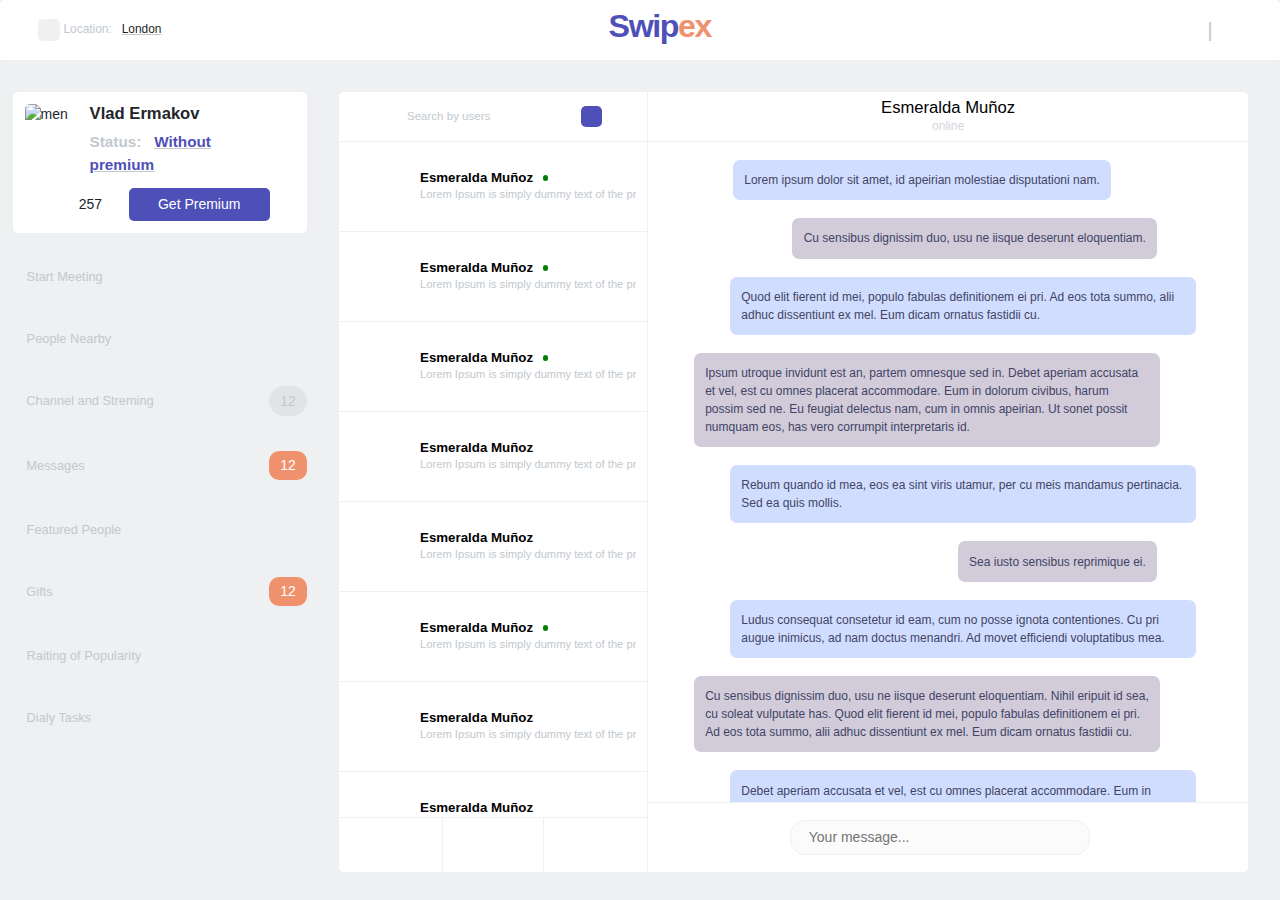
==== commit 390e7995: "Icons colors are changed from black to grey, resizing of width,  height, color and hovering of sever" ====
--- a/chat-detail-page.html
+++ b/chat-detail-page.html
@@ -315,28 +315,28 @@
                         </div>
                     </div>
                     <div class="footer-chat-list d-flex">
-                        <div class="chat-menu d-flex justify-content-center align-items-center">
+                        <div class="chat-menu">
                             <i class="fab fa-centos"></i>
                         </div>
-                        <div class="chat-menu menu-item-2 d-flex justify-content-center align-items-center">
+                        <div class="chat-menu menu-item-2">
                             <i class="far fa-envelope-open"></i>
                         </div>
-                        <div class="chat-menu d-flex align-items-center justify-content-center">
+                        <div class="chat-menu">
                             <i class="far fa-bookmark"></i>
                         </div>
-                        <div class="small-chat-menu d-flex align-items-center justify-content-center">
+                        <div class="small-chat-menu">
                             <i class="fas fa-search small-footer-icon"></i>
                         </div>
-                        <div class="small-chat-menu d-flex align-items-center justify-content-center">
+                        <div class="small-chat-menu">
                             <i class="fab fa-centos small-footer-icon"></i>
                         </div>
-                        <div class="small-chat-menu d-flex align-items-center justify-content-center">
-                            <i class="fas fa-braille small-footer-icon-bigger d-flex justify-content-center align-items-center"></i>
-                        </div>
-                        <div class="small-chat-menu d-flex align-items-center justify-content-center">
+                        <div class="small-chat-menu">
+                            <i class="fas fa-braille small-footer-icon-bigger"></i>
+                        </div>
+                        <div class="small-chat-menu">
                             <i class="far fa-comments small-footer-icon"></i>
                         </div>
-                        <div class="small-chat-menu d-flex align-items-center justify-content-center">
+                        <div class="small-chat-menu">
                             <i class="fas fa-user small-footer-icon"></i>
                         </div>
                     </div>
@@ -346,8 +346,12 @@
                     <div class="header-chat chat-detail-pag">
                         <i class="fas fa-phone-alt"></i>
                         <div class="contact-chat-title">
-                            <h2 class="m-0">Esmeralda Muñoz</h2>
+                            <a class="link-to-main-page" href="index.html">
+                                <h2 class="m-0">Esmeralda Muñoz</h2>
+                            </a>
                             <span class="online-text">online</span>
+                            <span class="green-circle"></span>
+
                         </div>
                         <i class="fas fa-ellipsis-h"></i>
                     </div>
@@ -421,7 +425,7 @@
                     </div>
                     <div id="chat-writing-bar" class="d-flex justify-content-center align-items-center">
                         <i class="fas fa-paperclip"></i>
-                        <input id="message-bar" type="text" value="Your message">
+                        <input id="message-bar" name="message-bar" type="text" placeholder="Your message...">
                         <i class="far fa-smile"></i>
                         <i class="fas fa-upload"></i>
                     </div>
--- a/css/style2.css
+++ b/css/style2.css
@@ -379,6 +379,33 @@
   height: 100%;
 }
 
+.chat-menu {
+  display: flex;
+  justify-content: center;
+  align-items: center;
+}
+
+.chat-menu:hover {
+  background-color: #eff0f2;
+  color: #4e50b8;
+  border-top: 2px #4e50b8 solid;
+}
+
+.chat-menu > i {
+  display: flex;
+  justify-content: center;
+  align-items: center;
+  color: #c2c8ce;
+  font-size: 1vw;
+  width: 1.3vw;
+  height: 1.3vw;
+}
+
+.chat-menu > i:hover {
+  color: #4e50b8;
+  cursor: pointer;
+}
+
 .menu-item-2 {
   border-left: 1px #eff0f2 solid;
   border-right: 1px #eff0f2 solid;
@@ -508,8 +535,15 @@
   align-items: center;
 }
 
-.contact-chat-title > h2 {
+.contact-chat-title > .link-to-main-page > h2 {
   font-size: 1.3vw;
+}
+
+.link-to-main-page,
+.link-to-main-page:hover {
+  text-decoration: none;
+  cursor: pointer;
+  color: black;
 }
 
 .chat-conversation {
@@ -548,13 +582,25 @@
   border-top: 1px #eff0f2 solid;
 }
 
+#chat-writing-bar > i {
+  display: flex;
+  justify-content: center;
+  align-items: center;
+  color: #c2c8ce;
+  font-size: 1vw;
+  width: 1.3vw;
+  height: 1.3vw;
+}
+
 #message-bar {
   width: 50%;
   padding: 1% 3%;
   margin: 0 6%;
   border-radius: 15px;
   outline: none;
+  color: #c2c8ce;
   border: 1px solid #eff0f2;
+  background-color: #fbfbfb;
 }
 
 .fa-smile {
@@ -600,18 +646,44 @@
     width: 2.5vh;
     height: 2.5vh;
     margin: 0 5.5%;
+    color: black;
+  }
+
+  .contact-chat-title {
+    width: 50%;
+    flex-direction: row;
+    align-items: center;
   }
 
   .contact-chat-title > h2 {
     font-size: 2.8vh;
   }
 
+  .online-text {
+    display: none;
+  }
+
   #chat-writing-bar {
     background-color: #fff;
   }
 
+  #chat-writing-bar > i {
+    font-size: 2vh;
+    width: 2.5vh;
+    height: 2.5vh;
+  }
+
   .fa-smile {
     left: -12.5%;
+  }
+
+  #chat-writing-bar > i.fa-upload {
+    width: 4vh;
+    height: 4vh;
+    font-size: 1.8vh;
+    background-color: #4e50b8;
+    border-radius: 5px;
+    color: #fff;
   }
 }
 
@@ -630,4 +702,8 @@
   .small-chat-menu {
     display: none !important;
   }
-}
+
+  .contact-chat-title > span.green-circle {
+    display: none;
+  }
+}
